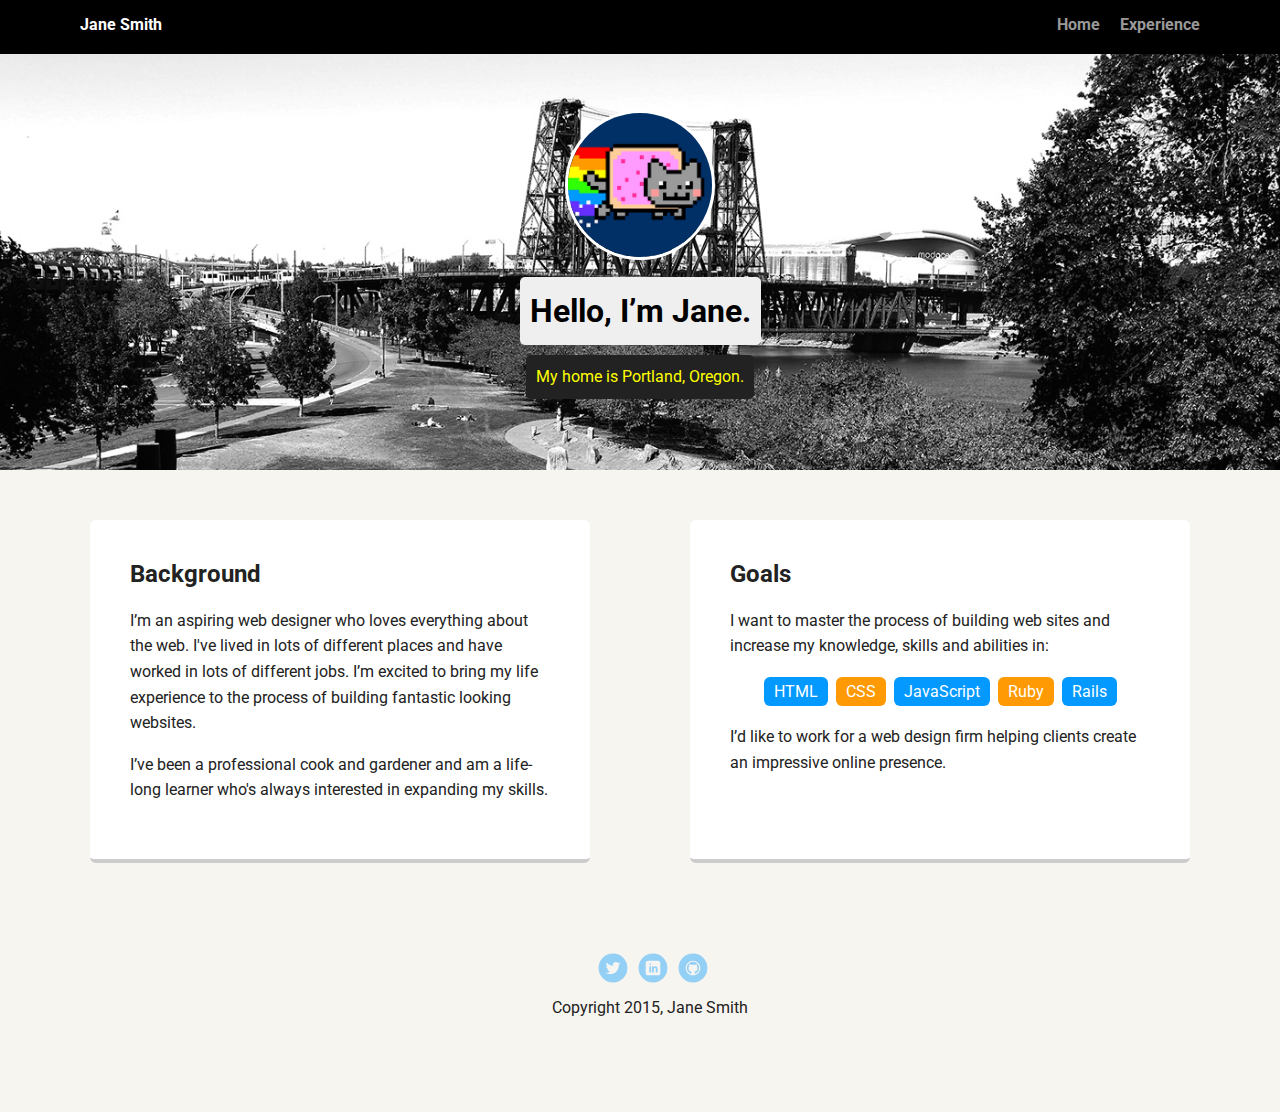
==== index.html @ 4ae579e0 "update read me file" ====
<!doctype html>
<html lang="en">
<head>
  <meta charset="utf-8">
  <title>Jane Smith's Profile</title>
  <meta name="viewport" content="width=device-width, initial-scale=1.0">
  <link rel="stylesheet" href="styles.css">
  <link href="https://fonts.googleapis.com/css?family=Muli%7CRoboto:400,300,500,700,900" rel="stylesheet"></head>
  <body>

    <div class="main-nav">
        <ul class="nav">
          <li class="name">Jane Smith</li>
          <li><a href="#">Home</a></li>
          <li><a href="#">Experience</a></li>
        </ul>
    </div>

    <header>
      <img src="images/me.png" alt="Drawing of Jane Smith" class="profile-image">
      <h1 class="tag name">Hello, I’m Jane.</h1>
      <p class="tag location">My home is Portland, Oregon.</p>
    </header>

    <main class="flex">
      <div class="card">
        <h2>Background</h2>
        <p>I’m an aspiring web designer who loves everything about the web. I've lived in lots of different places and have worked in lots of different jobs. I’m excited to bring my life experience to the process of building fantastic looking websites.</p>
        <p>I’ve been a professional cook and gardener and am a life-long learner who's always interested in expanding my skills.</p>
      </div> 

      <div class="card">
        <h2>Goals</h2>
        <p>I want to master the process of building web sites and increase my knowledge, skills and abilities in:</p>
        <ul class="skills">
          <li>HTML</li>
          <li>CSS</li>
          <li>JavaScript</li>
          <li>Ruby</li>
          <li>Rails</li>
        </ul>
        <p>I’d like to work for a web design firm helping clients create an impressive online presence.</p>
      </div> 

    </main>
    <footer>
      <ul>
        <li><a href="#" class="social twitter">Twitter</a></li>
        <li><a href="#" class="social linkedin">LinkedIn</a></li>
        <li><a href="#" class="social github">Github</a></li>
      </ul>
      <p class="copyright">Copyright 2015, Jane Smith</p>
    </footer>
  </body>
  </html>
---- styles.css ----
/* Global Layout Set-up */
* { 
  box-sizing: border-box;
}
  
body {
  margin: 0;
  padding: 0;
  text-align: center;
  font-family: 'Roboto', sans-serif;
  color: #222;
  background: #f7f5f0;
}
/* Link Styles */

a {
  text-decoration: none;
  color: #999;
}
a:hover {
  color: #6633ff;
}

/* Section Styles */

.main-nav {
  width: 100%;
  background: black;
  min-height: 30px;
  padding: 10px;
  position: fixed;
  text-align: center;
}
.nav {
  display: flex;
  justify-content: space-around;
  font-weight: 700;
  list-style-type: none;
  margin: 0 auto;
  padding: 0;
}

.nav .name {
    display: block;
    margin-right: auto;
    color: white;
}
.nav li {
  padding: 5px 10px 10px 10px;
}
.nav a {
  transition: all .5s;
}
.nav a:hover {
  color: white
}

header {
  text-align: center;
  background: url('images/portland.jpg') no-repeat top center ;
  background-size: cover;
  overflow: hidden;
  padding-top: 60px;
}
header {
  line-height: 1.5;
}
header .profile-image {
  margin-top: 50px;
  width: 150px;
  height: 150px;
  border-radius: 50%;
  border: 3px solid white;
  transition: all .5s;
}
header .profile-image:hover {
  transform: scale(1.2) rotate(5deg);
}
.tag {
  background-color: #efefef;
  color: black;
  padding: 10px;
  border-radius: 5px;
  display: table;
  margin: 10px auto;
} 
.location {
  background-color: #222;
  color: yellow;
}
.card {
  margin: 30px;
  padding: 20px 40px 40px;
  max-width: 500px;
  text-align: left;
  background: #fff;
  border-bottom: 4px solid #ccc;
  border-radius: 6px;
  transition: all .5s;
}
.card:hover {
  border-color: #ff99ff;
}

ul.skills {
  padding: 0;
  text-align: center;
}

.skills li {
  border-radius: 6px;
  display: inline-block;
  background: #ff9904;
  color: white;
  padding: 5px 10px;
  margin: 2px;
}

.skills li:nth-child(odd) {
  background: #0399ff;
}

footer {
  width: 100%;
  min-height: 30px;
  padding: 20px 0 40px 20px;
}

footer .copyright {
  top: -8px;
  font-size: .75em;
}

footer ul {
  list-style-type: none;
  margin: 0;
  padding: 0;
}

footer ul li {
  display: inline-block;
}

a.social {
  display: inline-block;
  text-indent: -9999px;
  margin-left: 5px;
  width: 30px;
  height: 30px;
  background-size: 30px 30px;
  opacity: .4;
  transition: all .5s;
}
a.twitter {
  background-image: url(images/twitter.svg);
}
a.linkedin {
  background-image: url(images/linkedin.svg);
}
a.github {
  background-image: url(images/github.svg);
}
a.social:hover {
  opacity: 1;
}
.clearfix {
  clear: both;
}

/* Styles for larger screens */
@media screen and (min-width: 720px) {
  
  .flex {
      display: -ms-flexbox;      /* TWEENER - IE 10 */
      display: flex; 
      max-width: 1200px;
      -ms-flex-pack: distribute;
      justify-content: space-around;
      margin: 0 auto;
  }

  header {
    min-height: 470px;
  }

  .nav {
    max-width: 1200px;
    padding: 0 30px;
  }


  main {
    padding-top: 20px;
  }

  main p {
    line-height: 1.6em;
  }

  footer {
    font-size: 1.3em;
    max-width: 1200px;
    margin: 40px auto;
  }

}
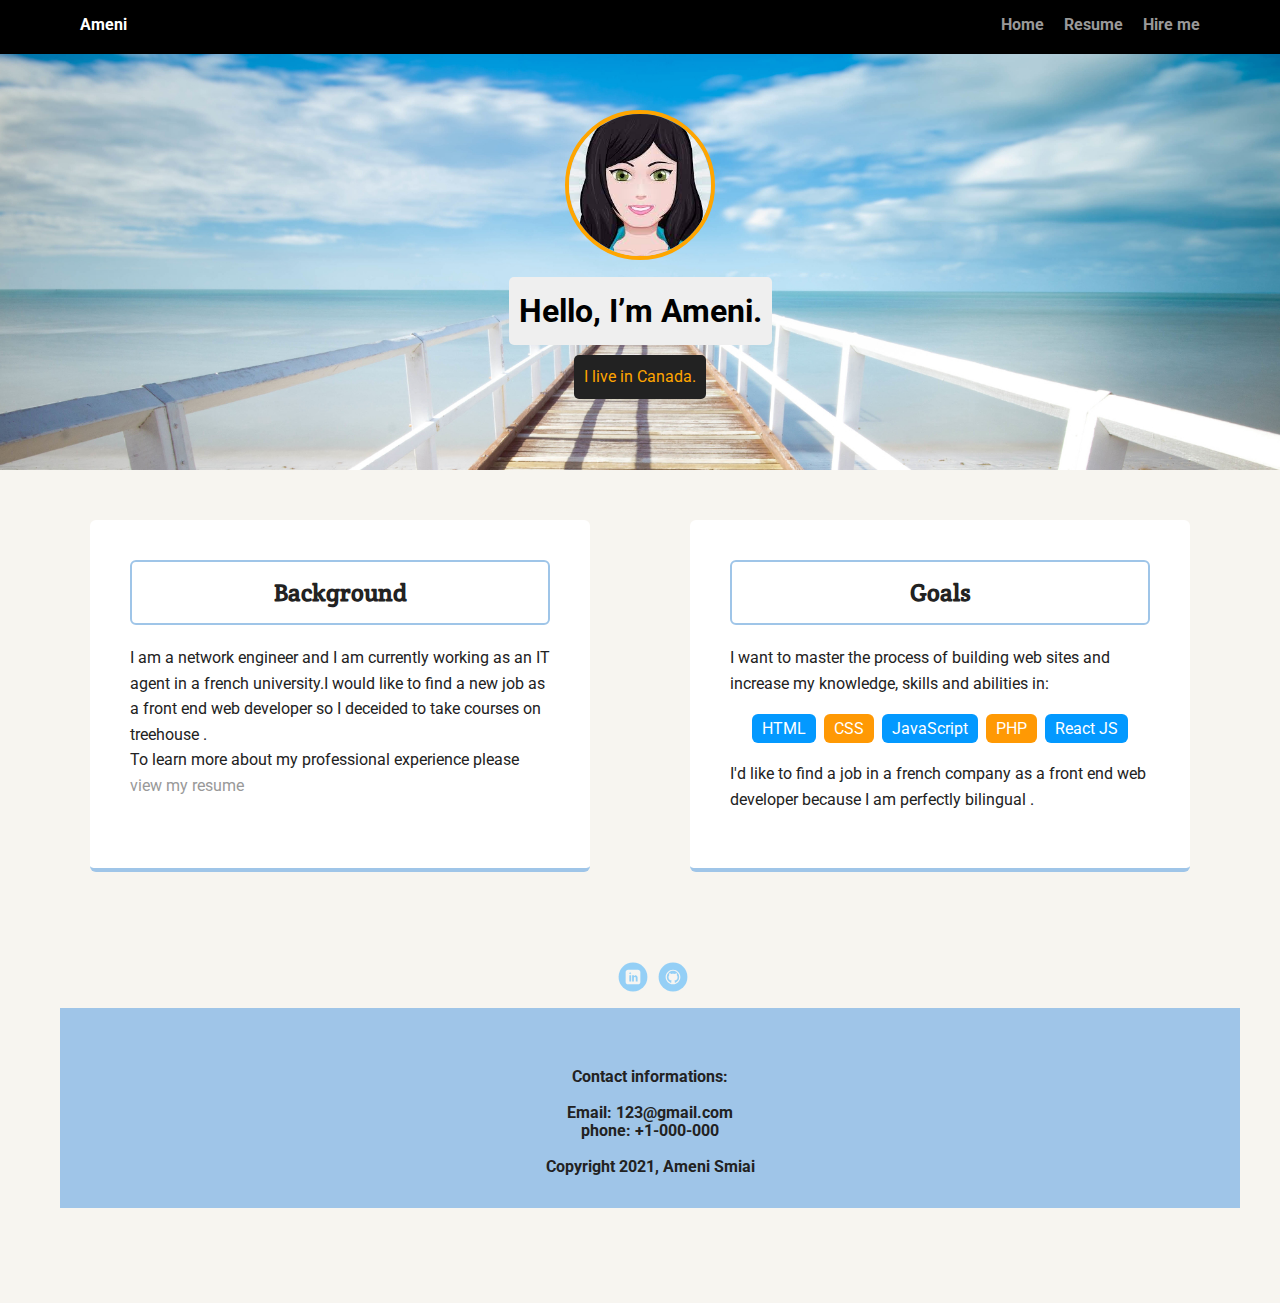
==== commit 30ddd726: "style link change" ====
--- a/index.html
+++ b/index.html
@@ -2,54 +2,64 @@
 <html lang="en">
 <head>
   <meta charset="utf-8">
-  <title>Jane Smith's Profile</title>
+  <title>Ameni's Profile</title>
   <meta name="viewport" content="width=device-width, initial-scale=1.0">
   <link rel="stylesheet" href="styles.css">
-  <link href="https://fonts.googleapis.com/css?family=Muli%7CRoboto:400,300,500,700,900" rel="stylesheet"></head>
+  <link href="https://fonts.googleapis.com/css?family=Muli%7CRoboto:400,300,500,700,900" rel="stylesheet">
+  <link rel="stylesheet" href="https://fonts.googleapis.com/css?family=Crete%20Round">
+    
+</head>
+    
   <body>
 
-    <div class="main-nav">
+    <nav class="main-nav">
         <ul class="nav">
-          <li class="name">Jane Smith</li>
-          <li><a href="#">Home</a></li>
-          <li><a href="#">Experience</a></li>
+          <li class="name">Ameni</li>
+          <li><a href="index.html">Home</a></li>
+          <li><a href="resume.html" target="_blank">Resume</a></li>
+          <li><a href="contactform.html" target="_blank">Hire me</a></li>
         </ul>
-    </div>
+    </nav>
 
     <header>
-      <img src="images/me.png" alt="Drawing of Jane Smith" class="profile-image">
-      <h1 class="tag name">Hello, I’m Jane.</h1>
-      <p class="tag location">My home is Portland, Oregon.</p>
+      <img src="images/ameni.jpg" alt="my picture" class="profile-image">
+      <h1 class="tag name">Hello, I’m Ameni.</h1>
+      <p class="tag location">I live in Canada.</p>
     </header>
 
     <main class="flex">
-      <div class="card">
+      <article class="card">
         <h2>Background</h2>
-        <p>I’m an aspiring web designer who loves everything about the web. I've lived in lots of different places and have worked in lots of different jobs. I’m excited to bring my life experience to the process of building fantastic looking websites.</p>
-        <p>I’ve been a professional cook and gardener and am a life-long learner who's always interested in expanding my skills.</p>
-      </div> 
+        <p>I am a network engineer and I am currently working as an IT agent in a french university.I would like to find a new job as a front end web developer so I deceided to take courses on treehouse .<br>
+        To learn more about my professional experience please <a href="resume.html" target="_blank">view my resume</a> </p>
+    
+        
+        </article> 
 
-      <div class="card">
+      <article class="card">
         <h2>Goals</h2>
         <p>I want to master the process of building web sites and increase my knowledge, skills and abilities in:</p>
         <ul class="skills">
           <li>HTML</li>
           <li>CSS</li>
           <li>JavaScript</li>
-          <li>Ruby</li>
-          <li>Rails</li>
+          <li>PHP</li>
+          <li>React JS</li>
         </ul>
-        <p>I’d like to work for a web design firm helping clients create an impressive online presence.</p>
-      </div> 
+        <p>I'd like to find a job in a french company as a front end web developer because I am perfectly bilingual .</p>
+      </article> 
 
     </main>
     <footer>
       <ul>
-        <li><a href="#" class="social twitter">Twitter</a></li>
-        <li><a href="#" class="social linkedin">LinkedIn</a></li>
-        <li><a href="#" class="social github">Github</a></li>
+        <li><a href="https://www.linkedin.com/in/ameni-smiai" target ="_blank" class="social linkedin">LinkedIn</a></li>
+        <li><a href="https://github.com/amouna89" target ="_blank" class="social github">Github</a></li>
       </ul>
-      <p class="copyright">Copyright 2015, Jane Smith</p>
+    <p class="copyright">
+        Contact informations:<br><br>
+        Email: 123@gmail.com <br>
+        phone: +1-000-000 <br><br>
+          Copyright 2021, Ameni Smiai</p>
     </footer>
   </body>
   </html>
--- a/styles.css
+++ b/styles.css
@@ -57,7 +57,7 @@
 
 header {
   text-align: center;
-  background: url('images/portland.jpg') no-repeat top center ;
+  background: url('images/winnipeg.jpg') no-repeat top center ;
   background-size: cover;
   overflow: hidden;
   padding-top: 60px;
@@ -69,12 +69,12 @@
   margin-top: 50px;
   width: 150px;
   height: 150px;
-  border-radius: 50%;
-  border: 3px solid white;
+  border-radius: 70%;
+  border: 4px solid orange;
   transition: all .5s;
 }
 header .profile-image:hover {
-  transform: scale(1.2) rotate(5deg);
+  transform: scale(1.3) rotate(30deg);
 }
 .tag {
   background-color: #efefef;
@@ -86,7 +86,7 @@
 } 
 .location {
   background-color: #222;
-  color: yellow;
+  color: orange;
 }
 .card {
   margin: 30px;
@@ -94,12 +94,13 @@
   max-width: 500px;
   text-align: left;
   background: #fff;
-  border-bottom: 4px solid #ccc;
+  border-bottom: 4px solid #9fc5e8;
   border-radius: 6px;
   transition: all .5s;
 }
+
 .card:hover {
-  border-color: #ff99ff;
+  border-color: orange;
 }
 
 ul.skills {
@@ -129,6 +130,12 @@
 footer .copyright {
   top: -8px;
   font-size: .75em;
+  padding-top: 60px;
+  font-weight: bold;
+  height:200px;
+  background-color:#9fc5e8;
+    
+
 }
 
 footer ul {
@@ -203,5 +210,67 @@
     margin: 40px auto;
   }
 
-}
-
+
+/*contactForm.html CSS styling*/
+.ContactForm h2 {   
+    text-align: center;
+    margin: 40px auto;
+    font-family: 'Crete Round', sans-serif;
+    border-bottom: 2px solid #9fc5e8;
+    width: 200px;
+   
+}
+    .inputForm{
+        padding: 10px;
+        margin-bottom: 30px;
+        height: 50px;
+        width:350px;
+        border-radius:10px;
+        border: 2px solid #9fc5e8;
+    }
+    form label {
+        
+        font-size: 20px;
+        margin-right: 30px;
+        margin-bottom: 60px;
+    }
+    form input {
+        
+        padding: 15px;
+        width:380px;
+        margin-bottom: 20px;
+        border:2px solid orange;
+        border-radius: 6px;
+        
+
+    }
+    .button {
+         width:150px;
+         padding: 5px;
+         background-color: orange;
+         color:white;
+         
+    }
+    form textarea {
+        border:2px solid orange; 
+        border-radius: 6px;
+    }
+/* amani added this part*/
+.card h2 {
+ text-align: center;
+ border: 2px solid #9fc5e8;
+ border-radius:6px;
+ font-family: 'Crete Round', sans-serif;
+ padding: 15px;
+ margin-top: 20px;
+    
+}
+/*resume.html css styling*/
+.experience {
+        
+        color: #16537e;
+        margin-bottom: 40px;
+        border-bottom: 2px solid #d7d7d7;
+        padding-bottom: 15px;
+    }
+}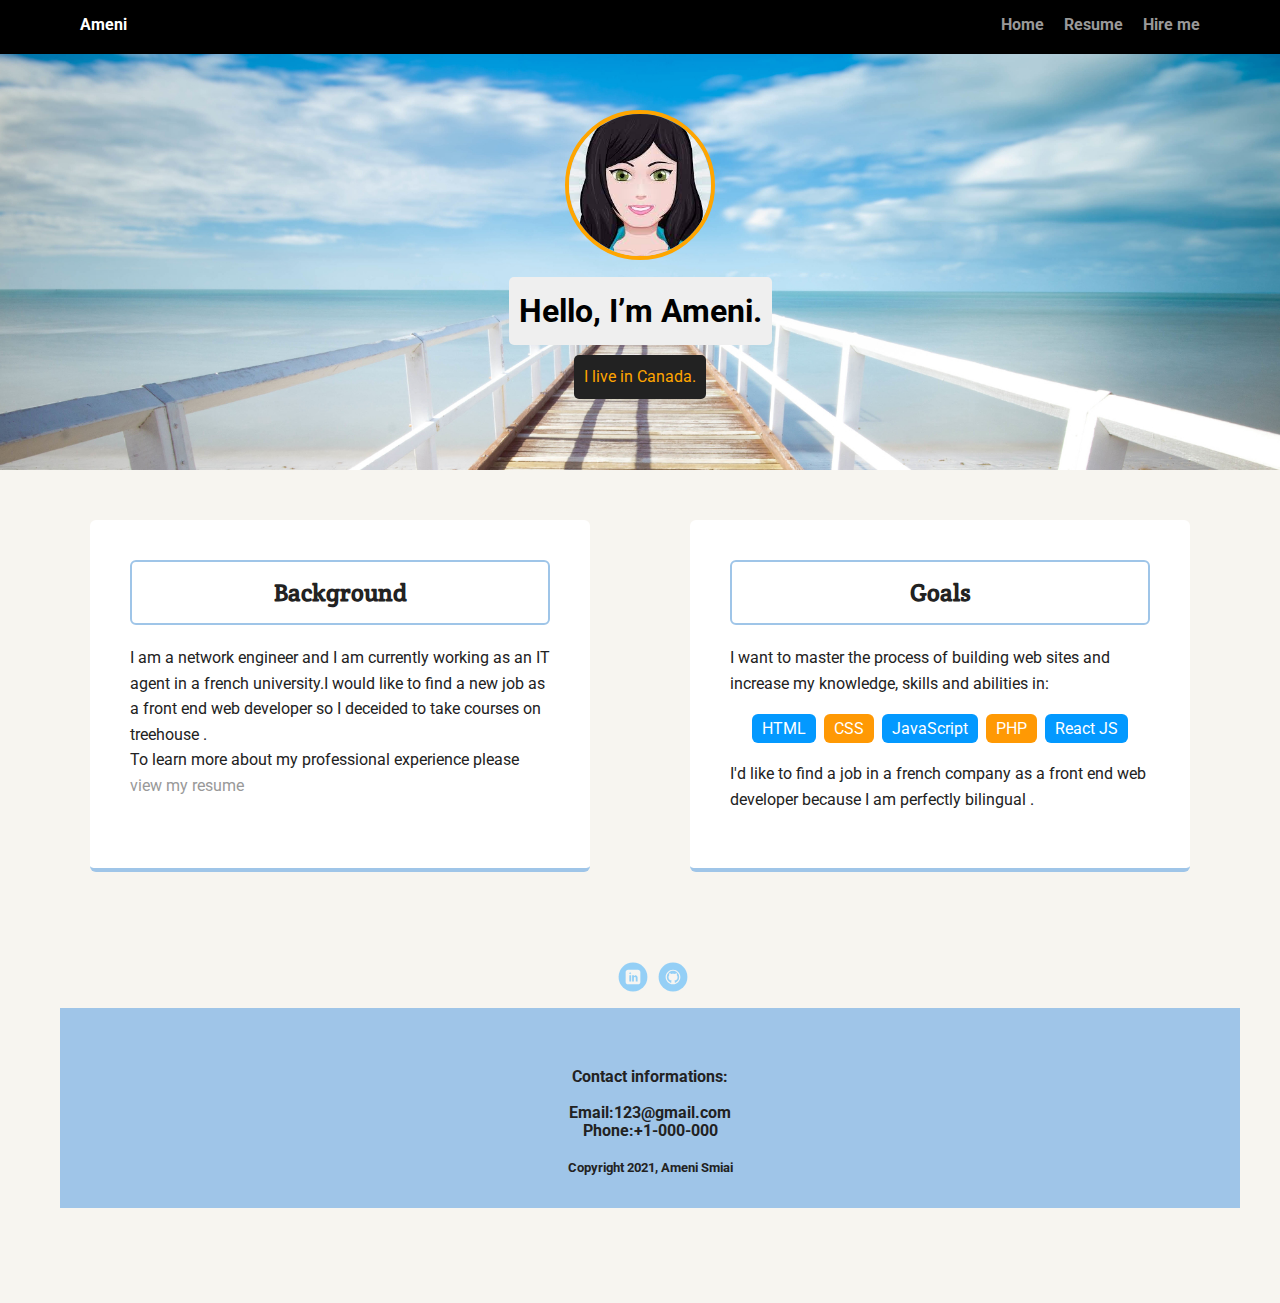
==== commit 713c1939: "added figure tag" ====
--- a/index.html
+++ b/index.html
@@ -57,9 +57,9 @@
       </ul>
     <p class="copyright">
         Contact informations:<br><br>
-        Email: 123@gmail.com <br>
-        phone: +1-000-000 <br><br>
-          Copyright 2021, Ameni Smiai</p>
+        Email:123@gmail.com <br>
+        Phone:+1-000-000 <br><br>
+        <small>Copyright 2021, Ameni Smiai</small></p>
     </footer>
   </body>
   </html>
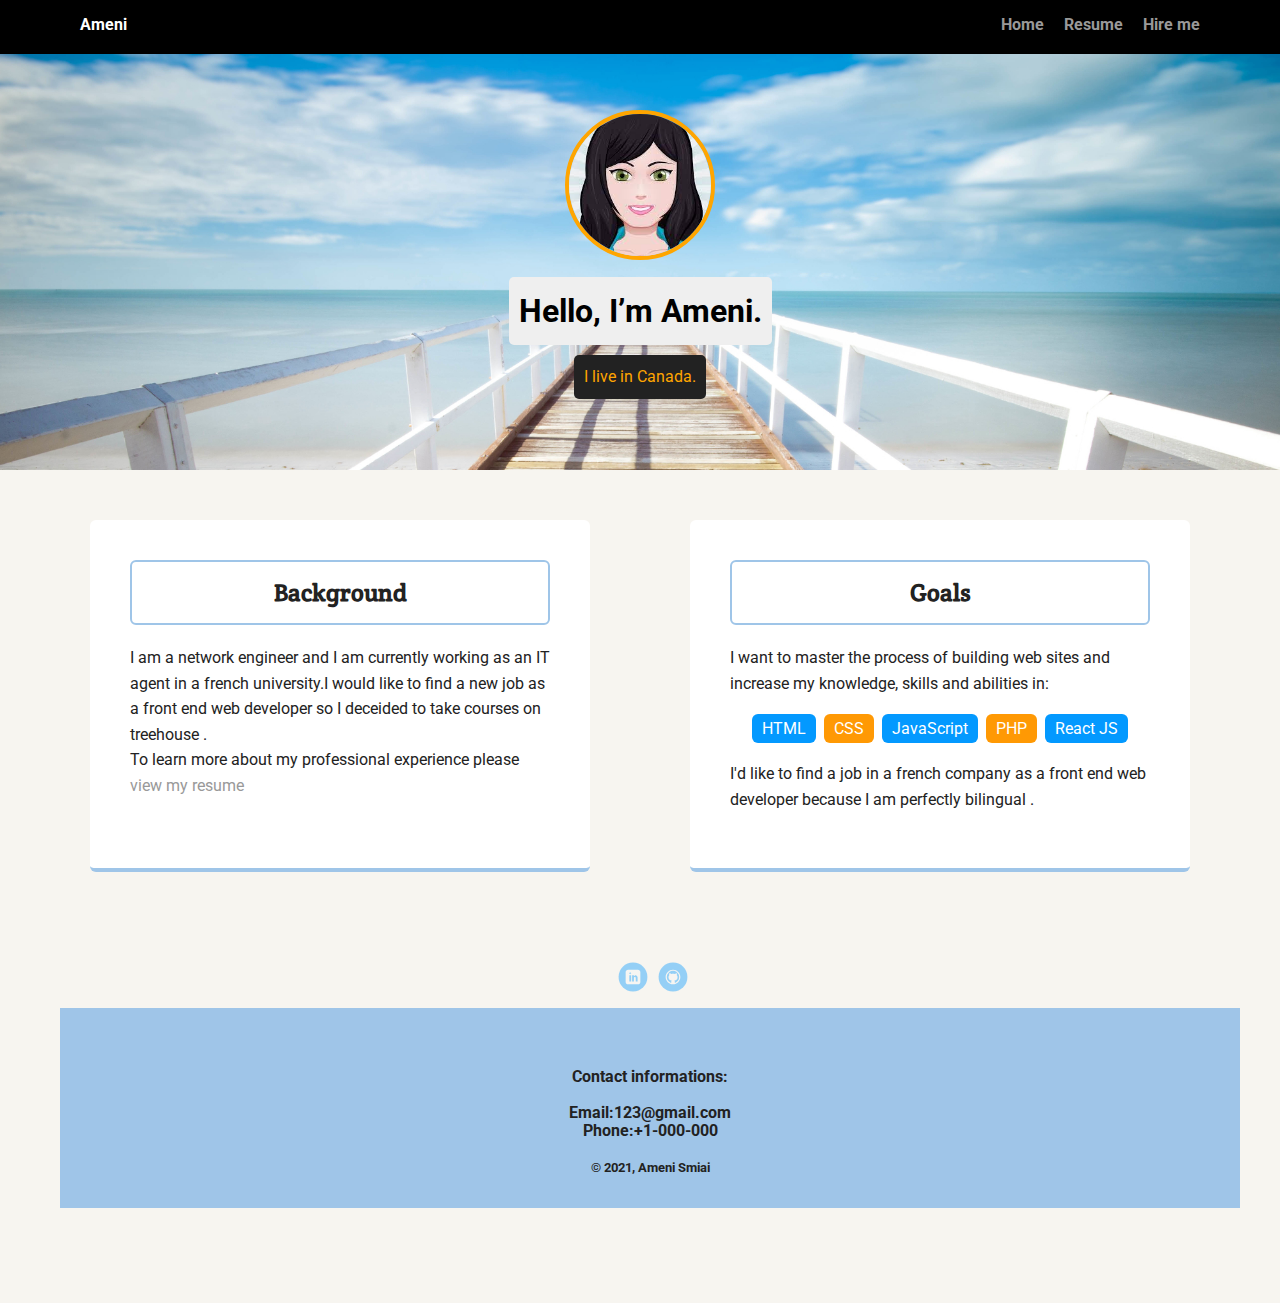
==== commit 52c5600e: "final update" ====
--- a/index.html
+++ b/index.html
@@ -59,7 +59,7 @@
         Contact informations:<br><br>
         Email:123@gmail.com <br>
         Phone:+1-000-000 <br><br>
-        <small>Copyright 2021, Ameni Smiai</small></p>
+        <small>&copy; 2021, Ameni Smiai</small></p>
     </footer>
   </body>
   </html>
